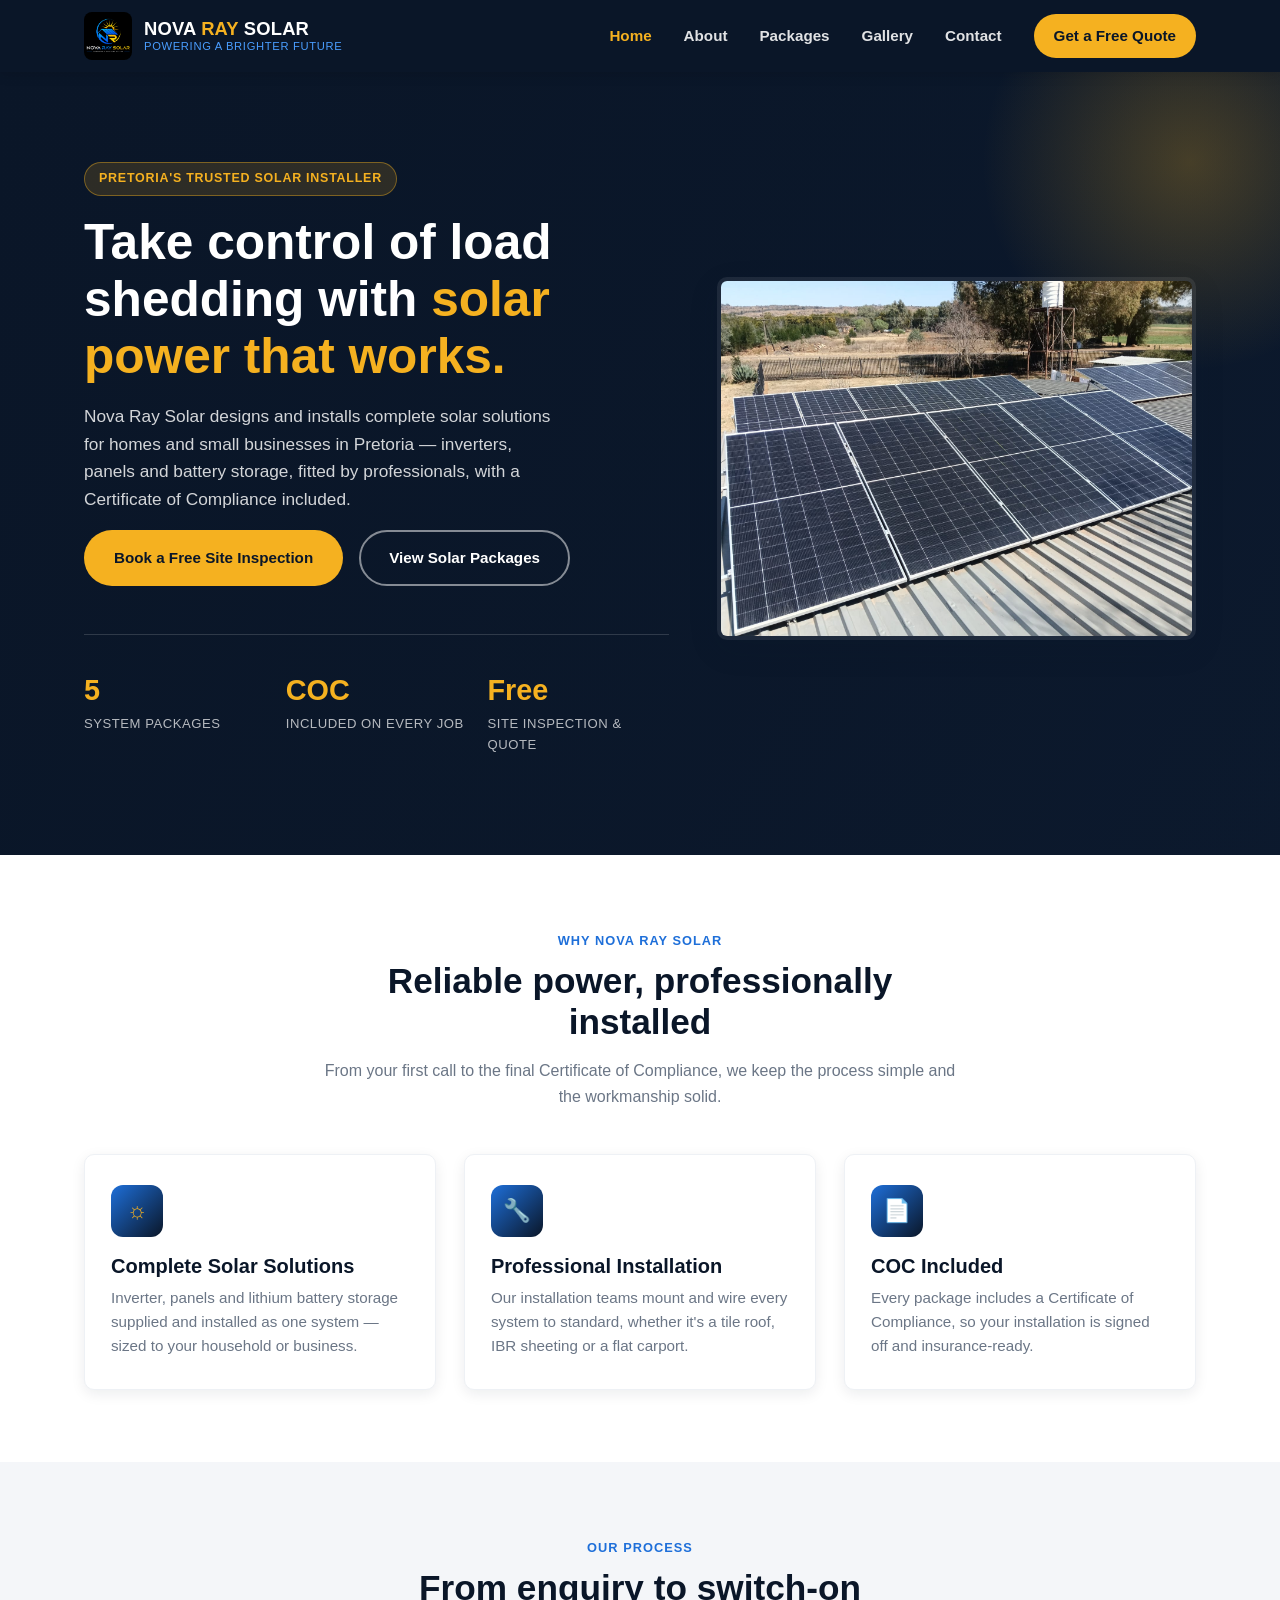
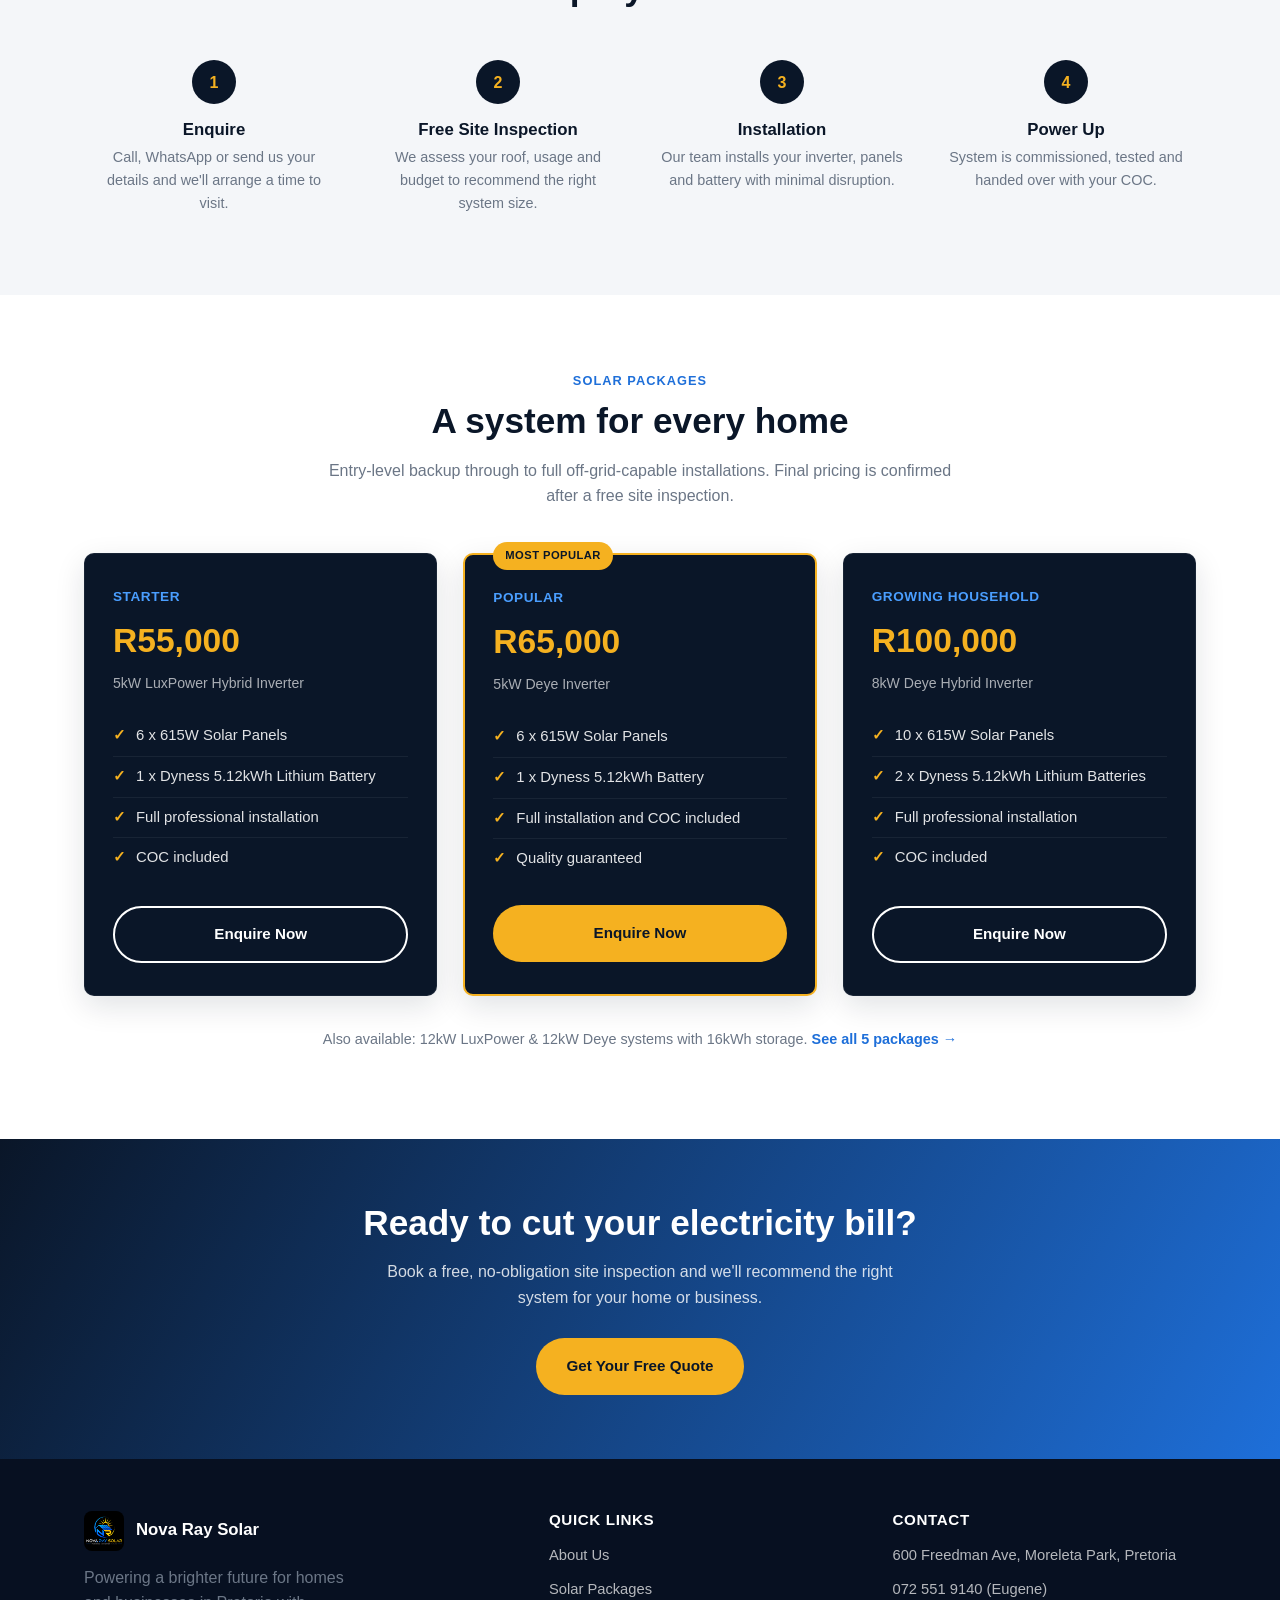
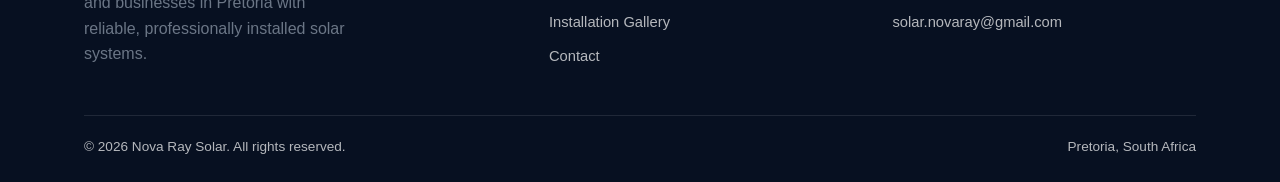
==== index.html @ 670e58b6 "Initial site build for Nova Ray Solar" ====
<!DOCTYPE html>
<html lang="en">
<head>
<meta charset="UTF-8">
<meta name="viewport" content="width=device-width, initial-scale=1.0">
<title>Nova Ray Solar | Solar Installation in Pretoria</title>
<meta name="description" content="Nova Ray Solar installs complete solar solutions in Pretoria and surrounds — inverters, panels and battery storage with full professional installation and COC included.">
<link rel="stylesheet" href="css/styles.css">
</head>
<body>

<header class="site-header">
  <div class="container header-inner">
    <a href="index.html" class="brand">
      <img src="images/logo.jpeg" alt="Nova Ray Solar logo">
      <div class="brand-text">
        <span class="name">NOVA <span>RAY</span> SOLAR</span>
        <span class="tagline">Powering a Brighter Future</span>
      </div>
    </a>
    <nav class="nav-links">
      <a href="index.html" class="active">Home</a>
      <a href="about.html">About</a>
      <a href="packages.html">Packages</a>
      <a href="gallery.html">Gallery</a>
      <a href="contact.html">Contact</a>
      <a href="contact.html" class="nav-cta">Get a Free Quote</a>
    </nav>
    <button class="nav-toggle" aria-label="Toggle menu"><span></span><span></span><span></span></button>
  </div>
</header>

<section class="hero">
  <div class="container hero-inner">
    <div>
      <span class="hero-eyebrow">Pretoria's Trusted Solar Installer</span>
      <h1>Take control of load shedding with <span>solar power that works.</span></h1>
      <p class="lead">Nova Ray Solar designs and installs complete solar solutions for homes and small businesses in Pretoria — inverters, panels and battery storage, fitted by professionals, with a Certificate of Compliance included.</p>
      <div class="hero-actions">
        <a href="contact.html" class="btn btn-primary">Book a Free Site Inspection</a>
        <a href="packages.html" class="btn btn-outline">View Solar Packages</a>
      </div>
      <div class="hero-stats">
        <div>
          <div class="stat-num">5</div>
          <div class="stat-label">System Packages</div>
        </div>
        <div>
          <div class="stat-num">COC</div>
          <div class="stat-label">Included on Every Job</div>
        </div>
        <div>
          <div class="stat-num">Free</div>
          <div class="stat-label">Site Inspection &amp; Quote</div>
        </div>
      </div>
    </div>
    <div class="hero-photo">
      <img src="images/gallery/install-06.jpeg" alt="Solar panel installation on a Pretoria home rooftop">
    </div>
  </div>
</section>

<section class="section">
  <div class="container">
    <div class="section-head">
      <span class="eyebrow">Why Nova Ray Solar</span>
      <h2>Reliable power, professionally installed</h2>
      <p>From your first call to the final Certificate of Compliance, we keep the process simple and the workmanship solid.</p>
    </div>
    <div class="feature-grid">
      <div class="feature-card">
        <div class="feature-icon">&#9788;</div>
        <h3>Complete Solar Solutions</h3>
        <p>Inverter, panels and lithium battery storage supplied and installed as one system — sized to your household or business.</p>
      </div>
      <div class="feature-card">
        <div class="feature-icon">&#128295;</div>
        <h3>Professional Installation</h3>
        <p>Our installation teams mount and wire every system to standard, whether it's a tile roof, IBR sheeting or a flat carport.</p>
      </div>
      <div class="feature-card">
        <div class="feature-icon">&#128196;</div>
        <h3>COC Included</h3>
        <p>Every package includes a Certificate of Compliance, so your installation is signed off and insurance-ready.</p>
      </div>
    </div>
  </div>
</section>

<section class="section section-alt">
  <div class="container">
    <div class="section-head">
      <span class="eyebrow">Our Process</span>
      <h2>From enquiry to switch-on</h2>
    </div>
    <div class="steps">
      <div class="step">
        <div class="step-num">1</div>
        <h3>Enquire</h3>
        <p>Call, WhatsApp or send us your details and we'll arrange a time to visit.</p>
      </div>
      <div class="step">
        <div class="step-num">2</div>
        <h3>Free Site Inspection</h3>
        <p>We assess your roof, usage and budget to recommend the right system size.</p>
      </div>
      <div class="step">
        <div class="step-num">3</div>
        <h3>Installation</h3>
        <p>Our team installs your inverter, panels and battery with minimal disruption.</p>
      </div>
      <div class="step">
        <div class="step-num">4</div>
        <h3>Power Up</h3>
        <p>System is commissioned, tested and handed over with your COC.</p>
      </div>
    </div>
  </div>
</section>

<section class="section">
  <div class="container">
    <div class="section-head">
      <span class="eyebrow">Solar Packages</span>
      <h2>A system for every home</h2>
      <p>Entry-level backup through to full off-grid-capable installations. Final pricing is confirmed after a free site inspection.</p>
    </div>
    <div class="package-grid">
      <div class="package-card">
        <div class="package-name">Starter</div>
        <div class="package-price">R55,000</div>
        <div class="package-sub">5kW LuxPower Hybrid Inverter</div>
        <ul class="package-list">
          <li>6 x 615W Solar Panels</li>
          <li>1 x Dyness 5.12kWh Lithium Battery</li>
          <li>Full professional installation</li>
          <li>COC included</li>
        </ul>
        <a href="contact.html" class="btn btn-dark-outline" style="border-color:#fff;color:#fff;">Enquire Now</a>
      </div>
      <div class="package-card featured">
        <div class="package-name">Popular</div>
        <div class="package-price">R65,000</div>
        <div class="package-sub">5kW Deye Inverter</div>
        <ul class="package-list">
          <li>6 x 615W Solar Panels</li>
          <li>1 x Dyness 5.12kWh Battery</li>
          <li>Full installation and COC included</li>
          <li>Quality guaranteed</li>
        </ul>
        <a href="contact.html" class="btn btn-primary">Enquire Now</a>
      </div>
      <div class="package-card">
        <div class="package-name">Growing Household</div>
        <div class="package-price">R100,000</div>
        <div class="package-sub">8kW Deye Hybrid Inverter</div>
        <ul class="package-list">
          <li>10 x 615W Solar Panels</li>
          <li>2 x Dyness 5.12kWh Lithium Batteries</li>
          <li>Full professional installation</li>
          <li>COC included</li>
        </ul>
        <a href="contact.html" class="btn btn-dark-outline" style="border-color:#fff;color:#fff;">Enquire Now</a>
      </div>
    </div>
    <p class="package-note">Also available: 12kW LuxPower &amp; 12kW Deye systems with 16kWh storage. <a href="packages.html" style="color:var(--blue);font-weight:700;">See all 5 packages &rarr;</a></p>
  </div>
</section>

<section class="cta-band">
  <div class="container">
    <h2>Ready to cut your electricity bill?</h2>
    <p>Book a free, no-obligation site inspection and we'll recommend the right system for your home or business.</p>
    <a href="contact.html" class="btn btn-primary">Get Your Free Quote</a>
  </div>
</section>

<footer class="site-footer">
  <div class="container">
    <div class="footer-grid">
      <div>
        <div class="footer-brand">
          <img src="images/logo.jpeg" alt="Nova Ray Solar logo">
          <span>Nova Ray Solar</span>
        </div>
        <p style="max-width:280px;">Powering a brighter future for homes and businesses in Pretoria with reliable, professionally installed solar systems.</p>
      </div>
      <div>
        <h4>Quick Links</h4>
        <ul>
          <li><a href="about.html">About Us</a></li>
          <li><a href="packages.html">Solar Packages</a></li>
          <li><a href="gallery.html">Installation Gallery</a></li>
          <li><a href="contact.html">Contact</a></li>
        </ul>
      </div>
      <div>
        <h4>Contact</h4>
        <ul>
          <li>600 Freedman Ave, Moreleta Park, Pretoria</li>
          <li><a href="tel:+27725519140">072 551 9140 (Eugene)</a></li>
          <li><a href="mailto:solar.novaray@gmail.com">solar.novaray@gmail.com</a></li>
        </ul>
      </div>
    </div>
    <div class="footer-bottom">
      <span>&copy; <span id="year"></span> Nova Ray Solar. All rights reserved.</span>
      <span>Pretoria, South Africa</span>
    </div>
  </div>
</footer>

<script src="js/main.js"></script>
</body>
</html>
---- css/styles.css ----
/* Nova Ray Solar — site styles */

:root {
  --navy: #0a1628;
  --navy-light: #12233d;
  --blue: #1e6fd9;
  --blue-light: #4a9eff;
  --gold: #f5b120;
  --white: #ffffff;
  --gray-light: #f4f6f9;
  --gray: #6b7686;
  --gray-dark: #2b3444;
  --radius: 10px;
  --shadow: 0 10px 30px rgba(10, 22, 40, 0.12);
  --shadow-sm: 0 4px 14px rgba(10, 22, 40, 0.08);
}

* { box-sizing: border-box; }

html { scroll-behavior: smooth; }

body {
  margin: 0;
  font-family: "Segoe UI", -apple-system, BlinkMacSystemFont, Roboto, Helvetica, Arial, sans-serif;
  color: var(--gray-dark);
  background: var(--white);
  line-height: 1.6;
}

img { max-width: 100%; display: block; }

a { color: inherit; text-decoration: none; }

.container {
  max-width: 1160px;
  margin: 0 auto;
  padding: 0 24px;
}

h1, h2, h3, h4 {
  font-family: "Segoe UI", Roboto, Helvetica, Arial, sans-serif;
  font-weight: 800;
  line-height: 1.15;
  color: var(--navy);
  margin: 0 0 16px;
}

h2 { font-size: clamp(1.6rem, 3vw, 2.2rem); }
h3 { font-size: 1.25rem; }

p { margin: 0 0 16px; color: var(--gray); }

.section { padding: 72px 0; }
.section-alt { background: var(--gray-light); }

.eyebrow {
  display: inline-block;
  font-size: 0.8rem;
  font-weight: 700;
  letter-spacing: 0.08em;
  text-transform: uppercase;
  color: var(--blue);
  margin-bottom: 10px;
}

.section-head {
  max-width: 640px;
  margin: 0 auto 44px;
  text-align: center;
}

.section-head p { margin: 0; }

/* Buttons */
.btn {
  display: inline-flex;
  align-items: center;
  gap: 8px;
  padding: 14px 28px;
  border-radius: 999px;
  font-weight: 700;
  font-size: 0.95rem;
  border: 2px solid transparent;
  cursor: pointer;
  transition: transform 0.15s ease, box-shadow 0.15s ease, background 0.15s ease;
}

.btn-primary {
  background: var(--gold);
  color: var(--navy);
}
.btn-primary:hover { transform: translateY(-2px); box-shadow: 0 8px 20px rgba(245, 177, 32, 0.4); }

.btn-outline {
  background: transparent;
  border-color: rgba(255, 255, 255, 0.5);
  color: var(--white);
}
.btn-outline:hover { background: rgba(255, 255, 255, 0.12); }

.btn-dark-outline {
  background: transparent;
  border-color: var(--navy);
  color: var(--navy);
}
.btn-dark-outline:hover { background: var(--navy); color: var(--white); }

/* Header */
.site-header {
  position: sticky;
  top: 0;
  z-index: 100;
  background: var(--navy);
  box-shadow: 0 2px 12px rgba(0, 0, 0, 0.15);
}

.header-inner {
  display: flex;
  align-items: center;
  justify-content: space-between;
  padding: 12px 24px;
}

.brand {
  display: flex;
  align-items: center;
  gap: 12px;
}

.brand img {
  height: 48px;
  width: 48px;
  border-radius: 8px;
  object-fit: cover;
}

.brand-text {
  display: flex;
  flex-direction: column;
  line-height: 1.2;
}

.brand-text .name {
  font-weight: 800;
  font-size: 1.15rem;
  color: var(--white);
  letter-spacing: 0.01em;
}

.brand-text .name span { color: var(--gold); }

.brand-text .tagline {
  font-size: 0.7rem;
  letter-spacing: 0.06em;
  text-transform: uppercase;
  color: var(--blue-light);
}

.nav-links {
  display: flex;
  align-items: center;
  gap: 32px;
}

.nav-links a {
  color: var(--white);
  font-weight: 600;
  font-size: 0.95rem;
  opacity: 0.88;
  transition: opacity 0.15s ease, color 0.15s ease;
}

.nav-links a:hover,
.nav-links a.active { opacity: 1; color: var(--gold); }

.nav-cta {
  background: var(--gold);
  color: var(--navy) !important;
  padding: 10px 20px;
  border-radius: 999px;
  opacity: 1 !important;
}
.nav-cta:hover { color: var(--navy) !important; filter: brightness(1.05); }

.nav-toggle {
  display: none;
  flex-direction: column;
  gap: 5px;
  background: none;
  border: none;
  cursor: pointer;
  padding: 6px;
}
.nav-toggle span {
  width: 26px;
  height: 3px;
  background: var(--white);
  border-radius: 2px;
}

/* Hero */
.hero {
  background:
    linear-gradient(120deg, rgba(10, 22, 40, 0.92), rgba(10, 22, 40, 0.75)),
    linear-gradient(120deg, var(--navy), var(--navy-light));
  color: var(--white);
  padding: 90px 0 100px;
  position: relative;
  overflow: hidden;
}

.hero::after {
  content: "";
  position: absolute;
  right: -120px;
  top: -120px;
  width: 420px;
  height: 420px;
  background: radial-gradient(circle, rgba(245, 177, 32, 0.25), transparent 70%);
  border-radius: 50%;
}

.hero-inner {
  display: grid;
  grid-template-columns: 1.1fr 0.9fr;
  gap: 48px;
  align-items: center;
  position: relative;
}

.hero-eyebrow {
  display: inline-block;
  background: rgba(245, 177, 32, 0.15);
  border: 1px solid rgba(245, 177, 32, 0.4);
  color: var(--gold);
  padding: 6px 14px;
  border-radius: 999px;
  font-size: 0.78rem;
  font-weight: 700;
  letter-spacing: 0.06em;
  text-transform: uppercase;
  margin-bottom: 18px;
}

.hero h1 {
  color: var(--white);
  font-size: clamp(2.1rem, 4.2vw, 3.1rem);
  margin-bottom: 18px;
}

.hero h1 span { color: var(--gold); }

.hero p.lead {
  color: rgba(255, 255, 255, 0.82);
  font-size: 1.08rem;
  max-width: 480px;
}

.hero-actions {
  display: flex;
  gap: 16px;
  flex-wrap: wrap;
  margin-top: 8px;
}

.hero-photo {
  border-radius: var(--radius);
  overflow: hidden;
  box-shadow: var(--shadow);
  border: 4px solid rgba(255, 255, 255, 0.08);
}

.hero-stats {
  display: grid;
  grid-template-columns: repeat(3, 1fr);
  gap: 20px;
  margin-top: 48px;
  padding-top: 32px;
  border-top: 1px solid rgba(255, 255, 255, 0.15);
}

.hero-stats .stat-num {
  font-size: 1.8rem;
  font-weight: 800;
  color: var(--gold);
}

.hero-stats .stat-label {
  font-size: 0.82rem;
  color: rgba(255, 255, 255, 0.7);
  text-transform: uppercase;
  letter-spacing: 0.04em;
}

/* Feature grid */
.feature-grid {
  display: grid;
  grid-template-columns: repeat(3, 1fr);
  gap: 28px;
}

.feature-card {
  background: var(--white);
  border-radius: var(--radius);
  padding: 30px 26px;
  box-shadow: var(--shadow-sm);
  border: 1px solid #eef1f5;
}

.feature-icon {
  width: 52px;
  height: 52px;
  border-radius: 12px;
  background: linear-gradient(135deg, var(--blue), var(--navy));
  display: flex;
  align-items: center;
  justify-content: center;
  margin-bottom: 18px;
  color: var(--gold);
  font-size: 1.4rem;
}

.feature-card h3 { margin-bottom: 8px; }
.feature-card p { margin: 0; font-size: 0.95rem; }

/* Package cards */
.package-grid {
  display: grid;
  grid-template-columns: repeat(auto-fit, minmax(280px, 1fr));
  gap: 26px;
}

.package-card {
  background: var(--navy);
  color: var(--white);
  border-radius: var(--radius);
  padding: 32px 28px;
  box-shadow: var(--shadow);
  display: flex;
  flex-direction: column;
  position: relative;
  border: 1px solid rgba(255, 255, 255, 0.06);
}

.package-card.featured {
  border: 2px solid var(--gold);
}

.package-card.featured::before {
  content: "Most Popular";
  position: absolute;
  top: -13px;
  left: 28px;
  background: var(--gold);
  color: var(--navy);
  font-size: 0.7rem;
  font-weight: 800;
  letter-spacing: 0.04em;
  text-transform: uppercase;
  padding: 5px 12px;
  border-radius: 999px;
}

.package-name {
  font-size: 0.85rem;
  font-weight: 700;
  color: var(--blue-light);
  text-transform: uppercase;
  letter-spacing: 0.04em;
  margin-bottom: 6px;
}

.package-price {
  font-size: 2.1rem;
  font-weight: 800;
  color: var(--gold);
  margin-bottom: 4px;
}

.package-price small {
  font-size: 0.9rem;
  color: rgba(255, 255, 255, 0.6);
  font-weight: 600;
}

.package-sub {
  color: rgba(255, 255, 255, 0.65);
  font-size: 0.88rem;
  margin-bottom: 22px;
}

.package-list {
  list-style: none;
  padding: 0;
  margin: 0 0 26px;
  flex-grow: 1;
}

.package-list li {
  display: flex;
  align-items: flex-start;
  gap: 10px;
  padding: 8px 0;
  font-size: 0.93rem;
  color: rgba(255, 255, 255, 0.88);
  border-bottom: 1px solid rgba(255, 255, 255, 0.06);
}

.package-list li:last-child { border-bottom: none; }

.package-list li::before {
  content: "\2713";
  color: var(--gold);
  font-weight: 800;
  flex-shrink: 0;
}

.package-card .btn {
  width: 100%;
  justify-content: center;
}

.package-note {
  text-align: center;
  color: var(--gray);
  font-size: 0.9rem;
  margin-top: 32px;
}

/* Process steps */
.steps {
  display: grid;
  grid-template-columns: repeat(4, 1fr);
  gap: 24px;
}

.step {
  text-align: center;
  padding: 8px;
}

.step-num {
  width: 44px;
  height: 44px;
  border-radius: 50%;
  background: var(--navy);
  color: var(--gold);
  font-weight: 800;
  display: flex;
  align-items: center;
  justify-content: center;
  margin: 0 auto 16px;
}

.step h3 { font-size: 1.05rem; margin-bottom: 6px; }
.step p { font-size: 0.9rem; margin: 0; }

/* Gallery */
.gallery-grid {
  display: grid;
  grid-template-columns: repeat(auto-fit, minmax(240px, 1fr));
  gap: 18px;
}

.gallery-grid figure {
  margin: 0;
  border-radius: var(--radius);
  overflow: hidden;
  box-shadow: var(--shadow-sm);
  aspect-ratio: 4 / 3;
}

.gallery-grid img {
  width: 100%;
  height: 100%;
  object-fit: cover;
  transition: transform 0.3s ease;
}

.gallery-grid figure:hover img { transform: scale(1.06); }

/* About */
.about-grid {
  display: grid;
  grid-template-columns: 1fr 1fr;
  gap: 48px;
  align-items: center;
}

.about-grid img {
  border-radius: var(--radius);
  box-shadow: var(--shadow);
}

.value-list {
  list-style: none;
  padding: 0;
  margin: 24px 0 0;
  display: grid;
  gap: 16px;
}

.value-list li {
  display: flex;
  gap: 14px;
  align-items: flex-start;
}

.value-list .dot {
  width: 10px;
  height: 10px;
  border-radius: 50%;
  background: var(--gold);
  margin-top: 8px;
  flex-shrink: 0;
}

.value-list strong { color: var(--navy); display: block; margin-bottom: 2px; }

/* Contact */
.contact-grid {
  display: grid;
  grid-template-columns: 1fr 1fr;
  gap: 48px;
}

.contact-card {
  background: var(--navy);
  color: var(--white);
  border-radius: var(--radius);
  padding: 40px 34px;
}

.contact-card h3 { color: var(--white); }

.contact-item {
  display: flex;
  gap: 14px;
  align-items: flex-start;
  margin-bottom: 22px;
}

.contact-item .icon {
  width: 40px;
  height: 40px;
  border-radius: 10px;
  background: rgba(245, 177, 32, 0.15);
  color: var(--gold);
  display: flex;
  align-items: center;
  justify-content: center;
  flex-shrink: 0;
}

.contact-item a,
.contact-item span { color: rgba(255, 255, 255, 0.88); }

.contact-item strong { display: block; color: var(--white); margin-bottom: 2px; }

form {
  display: grid;
  gap: 16px;
}

.form-row {
  display: grid;
  grid-template-columns: 1fr 1fr;
  gap: 16px;
}

label {
  font-size: 0.85rem;
  font-weight: 700;
  color: var(--navy);
  margin-bottom: 6px;
  display: block;
}

input, select, textarea {
  width: 100%;
  padding: 12px 14px;
  border-radius: 8px;
  border: 1.5px solid #dde3ea;
  font-size: 0.95rem;
  font-family: inherit;
  color: var(--gray-dark);
}

input:focus, select:focus, textarea:focus {
  outline: none;
  border-color: var(--blue);
}

textarea { resize: vertical; min-height: 120px; }

.form-note {
  font-size: 0.82rem;
  color: var(--gray);
  margin: 0;
}

/* CTA band */
.cta-band {
  background: linear-gradient(120deg, var(--navy), var(--blue));
  color: var(--white);
  text-align: center;
  padding: 64px 0;
}

.cta-band h2 { color: var(--white); }
.cta-band p { color: rgba(255, 255, 255, 0.82); max-width: 520px; margin: 0 auto 28px; }

/* Footer */
.site-footer {
  background: #071021;
  color: rgba(255, 255, 255, 0.7);
  padding: 52px 0 24px;
}

.footer-grid {
  display: grid;
  grid-template-columns: 1.4fr 1fr 1fr;
  gap: 40px;
  padding-bottom: 32px;
  border-bottom: 1px solid rgba(255, 255, 255, 0.1);
}

.footer-brand { display: flex; gap: 12px; align-items: center; margin-bottom: 14px; }
.footer-brand img { height: 40px; width: 40px; border-radius: 8px; }
.footer-brand span { font-weight: 800; color: var(--white); font-size: 1.05rem; }

.site-footer h4 {
  color: var(--white);
  font-size: 0.95rem;
  text-transform: uppercase;
  letter-spacing: 0.04em;
  margin-bottom: 16px;
}

.site-footer ul { list-style: none; padding: 0; margin: 0; }
.site-footer li { margin-bottom: 10px; font-size: 0.92rem; }
.site-footer a:hover { color: var(--gold); }

.footer-bottom {
  padding-top: 20px;
  display: flex;
  justify-content: space-between;
  flex-wrap: wrap;
  gap: 10px;
  font-size: 0.85rem;
}

/* Page hero (inner pages) */
.page-hero {
  background: linear-gradient(120deg, var(--navy), var(--navy-light));
  color: var(--white);
  padding: 64px 0;
  text-align: center;
}
.page-hero h1 { color: var(--white); margin-bottom: 10px; }
.page-hero p { color: rgba(255, 255, 255, 0.75); max-width: 560px; margin: 0 auto; }

/* Responsive */
@media (max-width: 900px) {
  .hero-inner, .about-grid, .contact-grid { grid-template-columns: 1fr; }
  .feature-grid { grid-template-columns: 1fr 1fr; }
  .steps { grid-template-columns: 1fr 1fr; }
  .footer-grid { grid-template-columns: 1fr 1fr; }
  .hero-photo { order: -1; }
}

@media (max-width: 700px) {
  .nav-links {
    position: absolute;
    top: 100%;
    left: 0;
    right: 0;
    background: var(--navy);
    flex-direction: column;
    align-items: flex-start;
    padding: 20px 24px 28px;
    gap: 18px;
    display: none;
    box-shadow: var(--shadow);
  }
  .nav-links.open { display: flex; }
  .nav-toggle { display: flex; }
  .feature-grid { grid-template-columns: 1fr; }
  .steps { grid-template-columns: 1fr; }
  .footer-grid { grid-template-columns: 1fr; }
  .hero-stats { grid-template-columns: 1fr; gap: 14px; }
  .form-row { grid-template-columns: 1fr; }
}
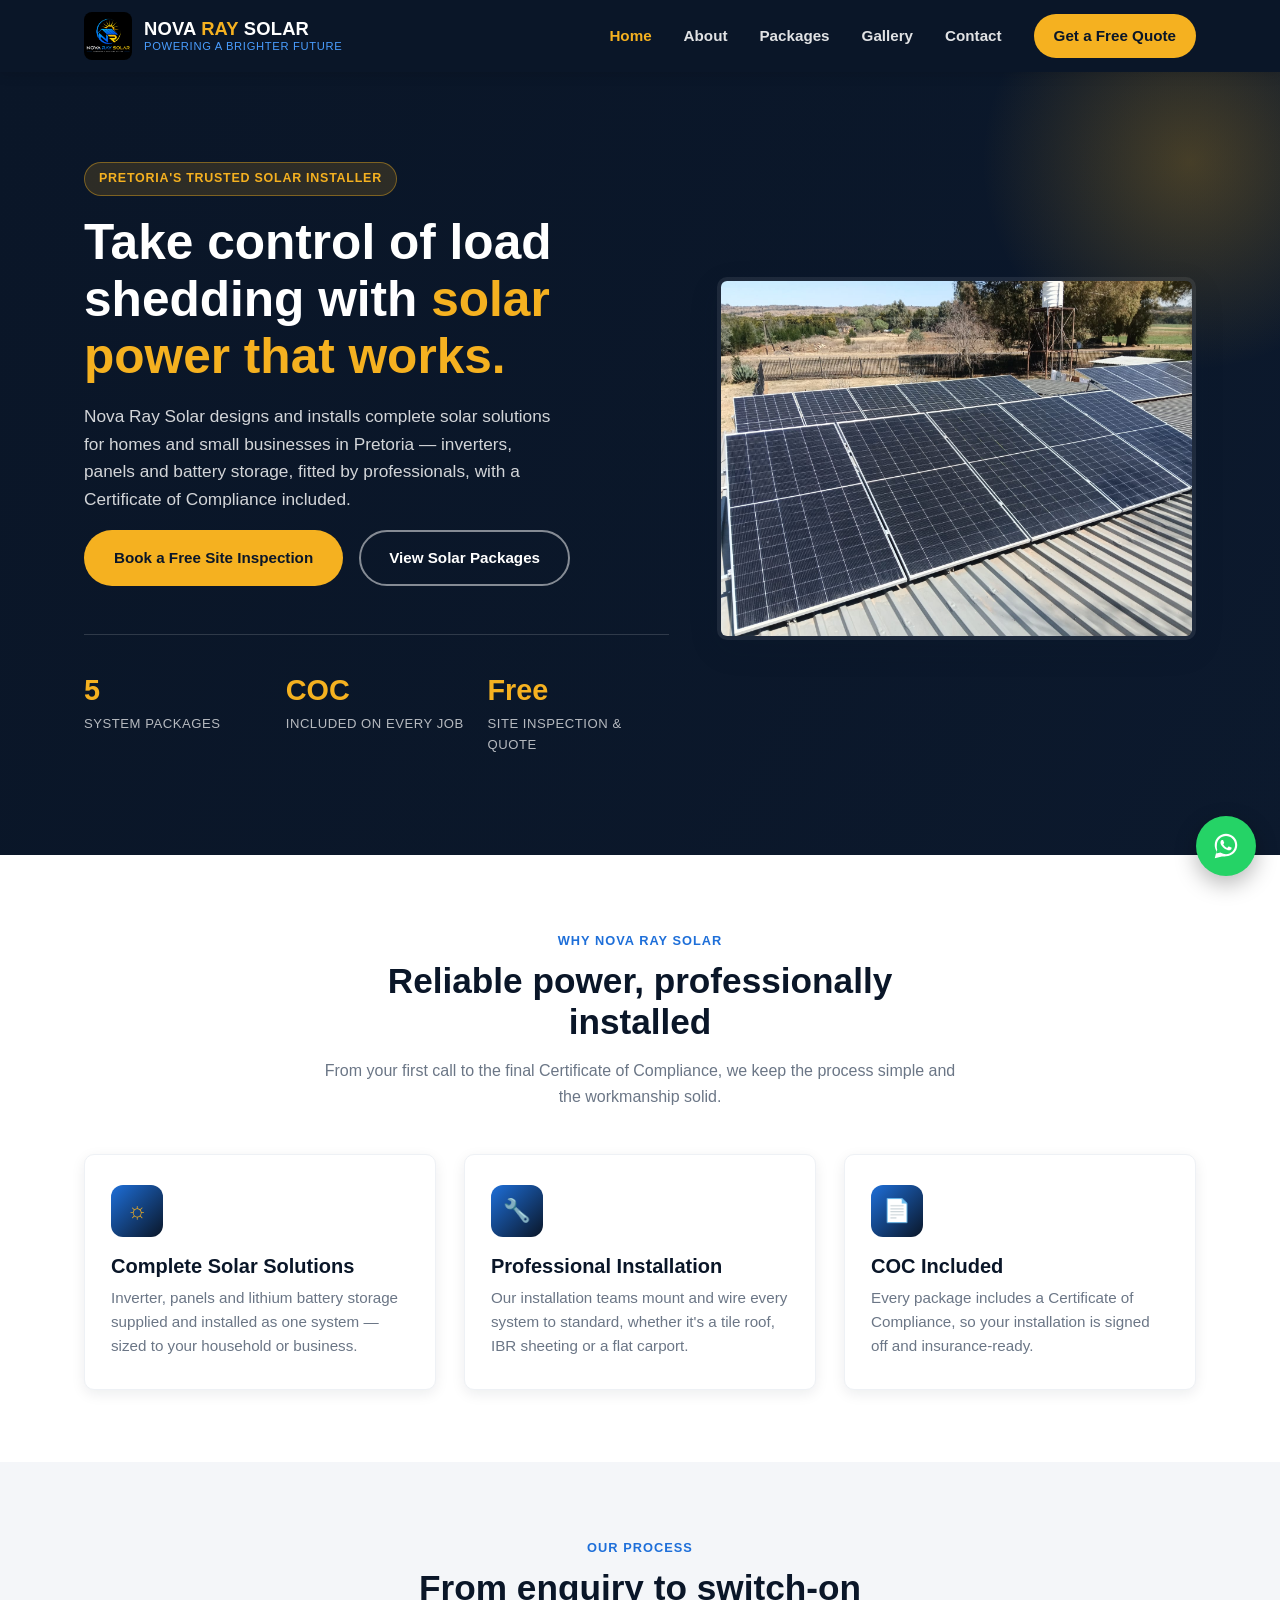
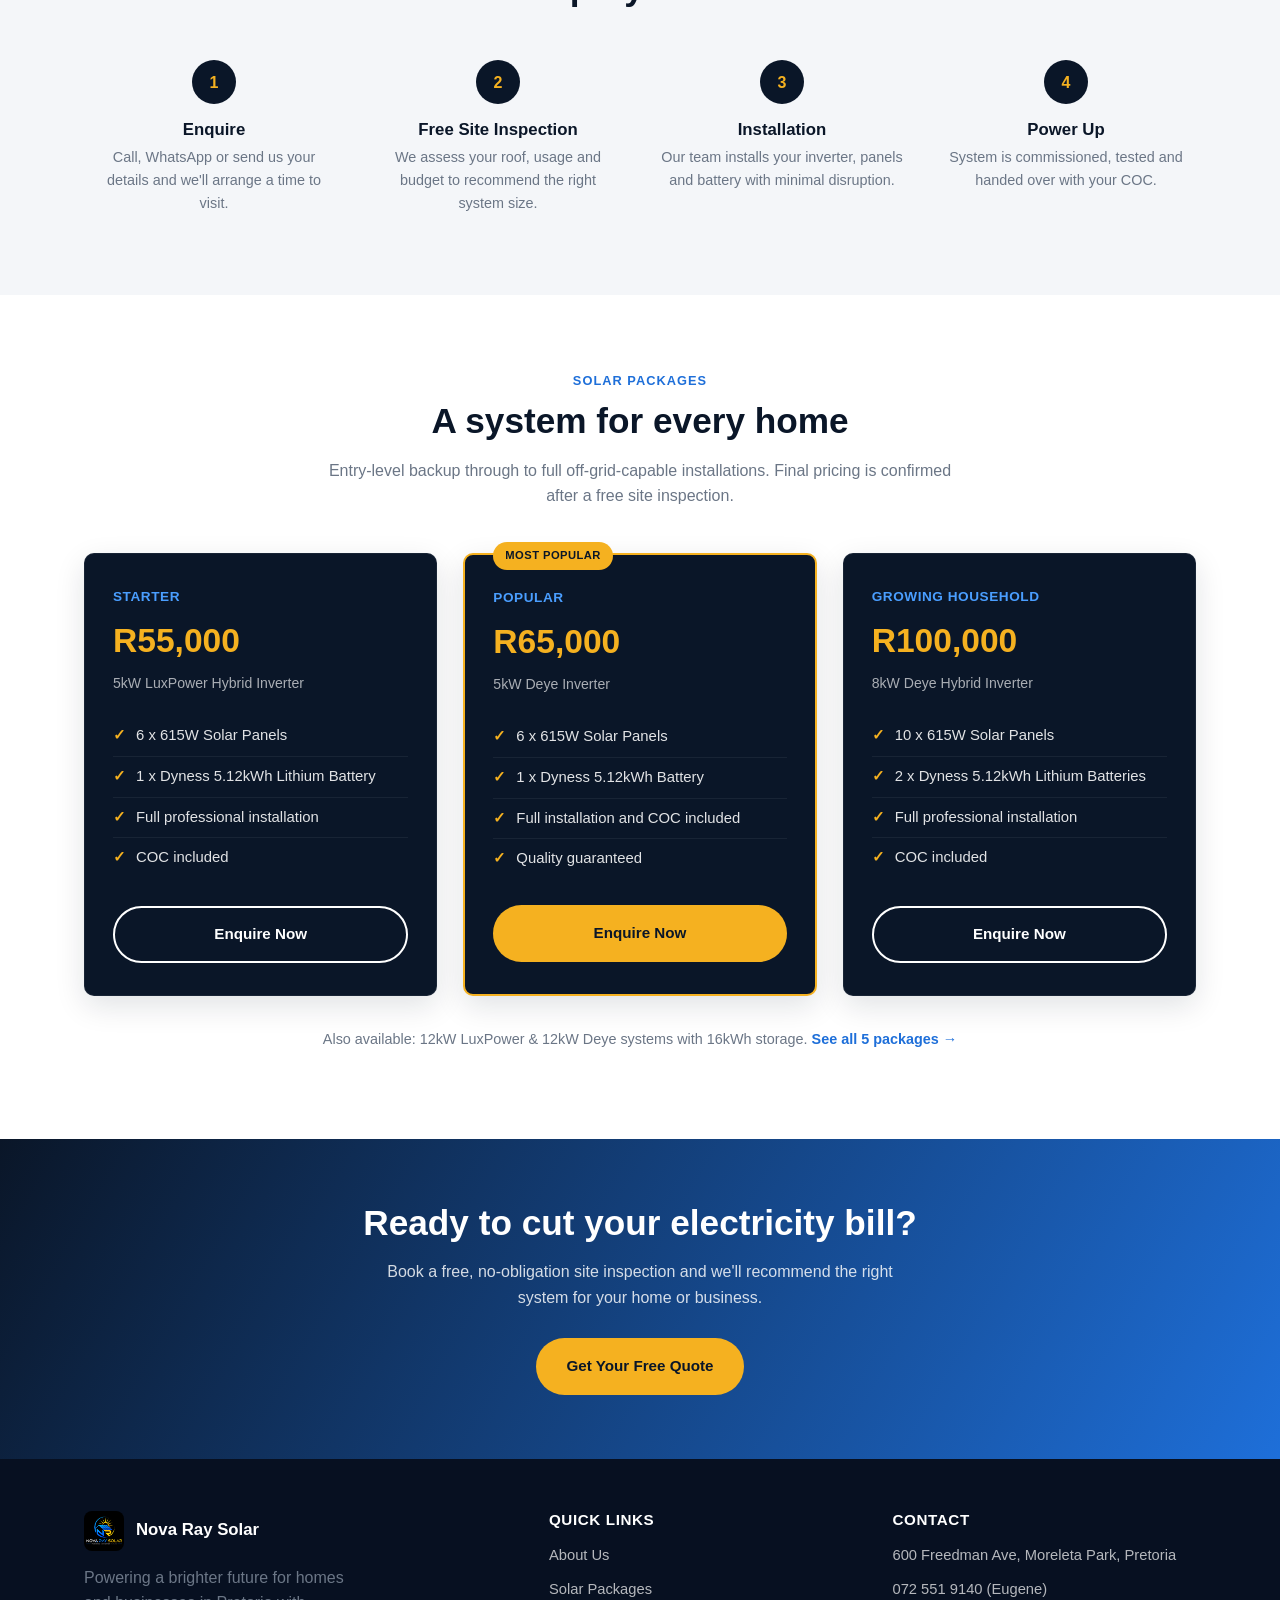
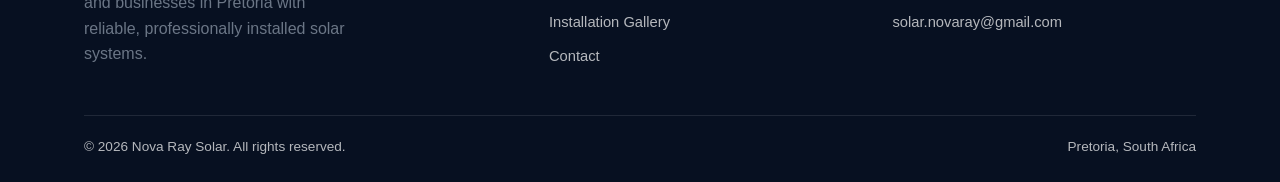
==== commit e9f4e7d9: "Add WhatsApp floating button and package pamphlet images" ====
--- a/index.html
+++ b/index.html
@@ -211,6 +211,10 @@
   </div>
 </footer>
 
+<a href="https://wa.me/27725519140?text=Hi%20Nova%20Ray%20Solar%2C%20I%27d%20like%20to%20find%20out%20more%20about%20your%20solar%20packages." class="whatsapp-float" target="_blank" rel="noopener" aria-label="Chat with us on WhatsApp">
+  <svg viewBox="0 0 32 32" fill="white" xmlns="http://www.w3.org/2000/svg"><path d="M16.004 3C9.376 3 4 8.373 4 15c0 2.386.7 4.605 1.907 6.47L4 29l7.72-1.87A11.9 11.9 0 0 0 16.004 27C22.63 27 28 21.627 28 15S22.63 3 16.004 3zm0 21.7c-1.99 0-3.87-.55-5.47-1.5l-.39-.23-4.58 1.11 1.13-4.46-.25-.4A9.6 9.6 0 0 1 6.3 15c0-5.36 4.35-9.7 9.7-9.7 5.36 0 9.7 4.34 9.7 9.7 0 5.35-4.34 9.7-9.7 9.7zm5.32-7.26c-.29-.15-1.72-.85-1.99-.95-.27-.1-.46-.15-.66.15-.2.29-.76.95-.93 1.15-.17.2-.34.22-.63.07-.29-.15-1.22-.45-2.33-1.44-.86-.77-1.44-1.72-1.61-2.01-.17-.29-.02-.45.13-.6.13-.13.29-.34.44-.51.15-.17.2-.29.29-.49.1-.2.05-.37-.02-.51-.07-.15-.66-1.59-.9-2.18-.24-.57-.48-.49-.66-.5h-.56c-.2 0-.51.07-.78.37-.27.29-1.02 1-1.02 2.43 0 1.43 1.05 2.82 1.19 3.01.15.2 2.06 3.14 5 4.4.7.3 1.24.48 1.67.62.7.22 1.34.19 1.84.12.56-.08 1.72-.7 1.96-1.38.24-.68.24-1.26.17-1.38-.07-.12-.26-.2-.55-.35z"/></svg>
+</a>
+
 <script src="js/main.js"></script>
 </body>
 </html>
--- a/css/styles.css
+++ b/css/styles.css
@@ -346,6 +346,15 @@
   border: 2px solid var(--gold);
 }
 
+.package-photo {
+  margin: -32px -28px 22px;
+  border-radius: var(--radius) var(--radius) 0 0;
+  overflow: hidden;
+  line-height: 0;
+}
+
+.package-photo img { width: 100%; height: auto; }
+
 .package-card.featured::before {
   content: "Most Popular";
   position: absolute;
@@ -659,6 +668,40 @@
 }
 .page-hero h1 { color: var(--white); margin-bottom: 10px; }
 .page-hero p { color: rgba(255, 255, 255, 0.75); max-width: 560px; margin: 0 auto; }
+
+/* WhatsApp floating button */
+.whatsapp-float {
+  position: fixed;
+  right: 24px;
+  bottom: 24px;
+  z-index: 200;
+  width: 60px;
+  height: 60px;
+  border-radius: 50%;
+  background: #25d366;
+  display: flex;
+  align-items: center;
+  justify-content: center;
+  box-shadow: 0 8px 22px rgba(0, 0, 0, 0.28);
+  transition: transform 0.15s ease, box-shadow 0.15s ease;
+}
+
+.whatsapp-float:hover {
+  transform: translateY(-3px) scale(1.05);
+  box-shadow: 0 12px 26px rgba(0, 0, 0, 0.32);
+}
+
+.whatsapp-float svg { width: 30px; height: 30px; }
+
+@media (max-width: 700px) {
+  .whatsapp-float {
+    right: 16px;
+    bottom: 16px;
+    width: 54px;
+    height: 54px;
+  }
+  .whatsapp-float svg { width: 27px; height: 27px; }
+}
 
 /* Responsive */
 @media (max-width: 900px) {
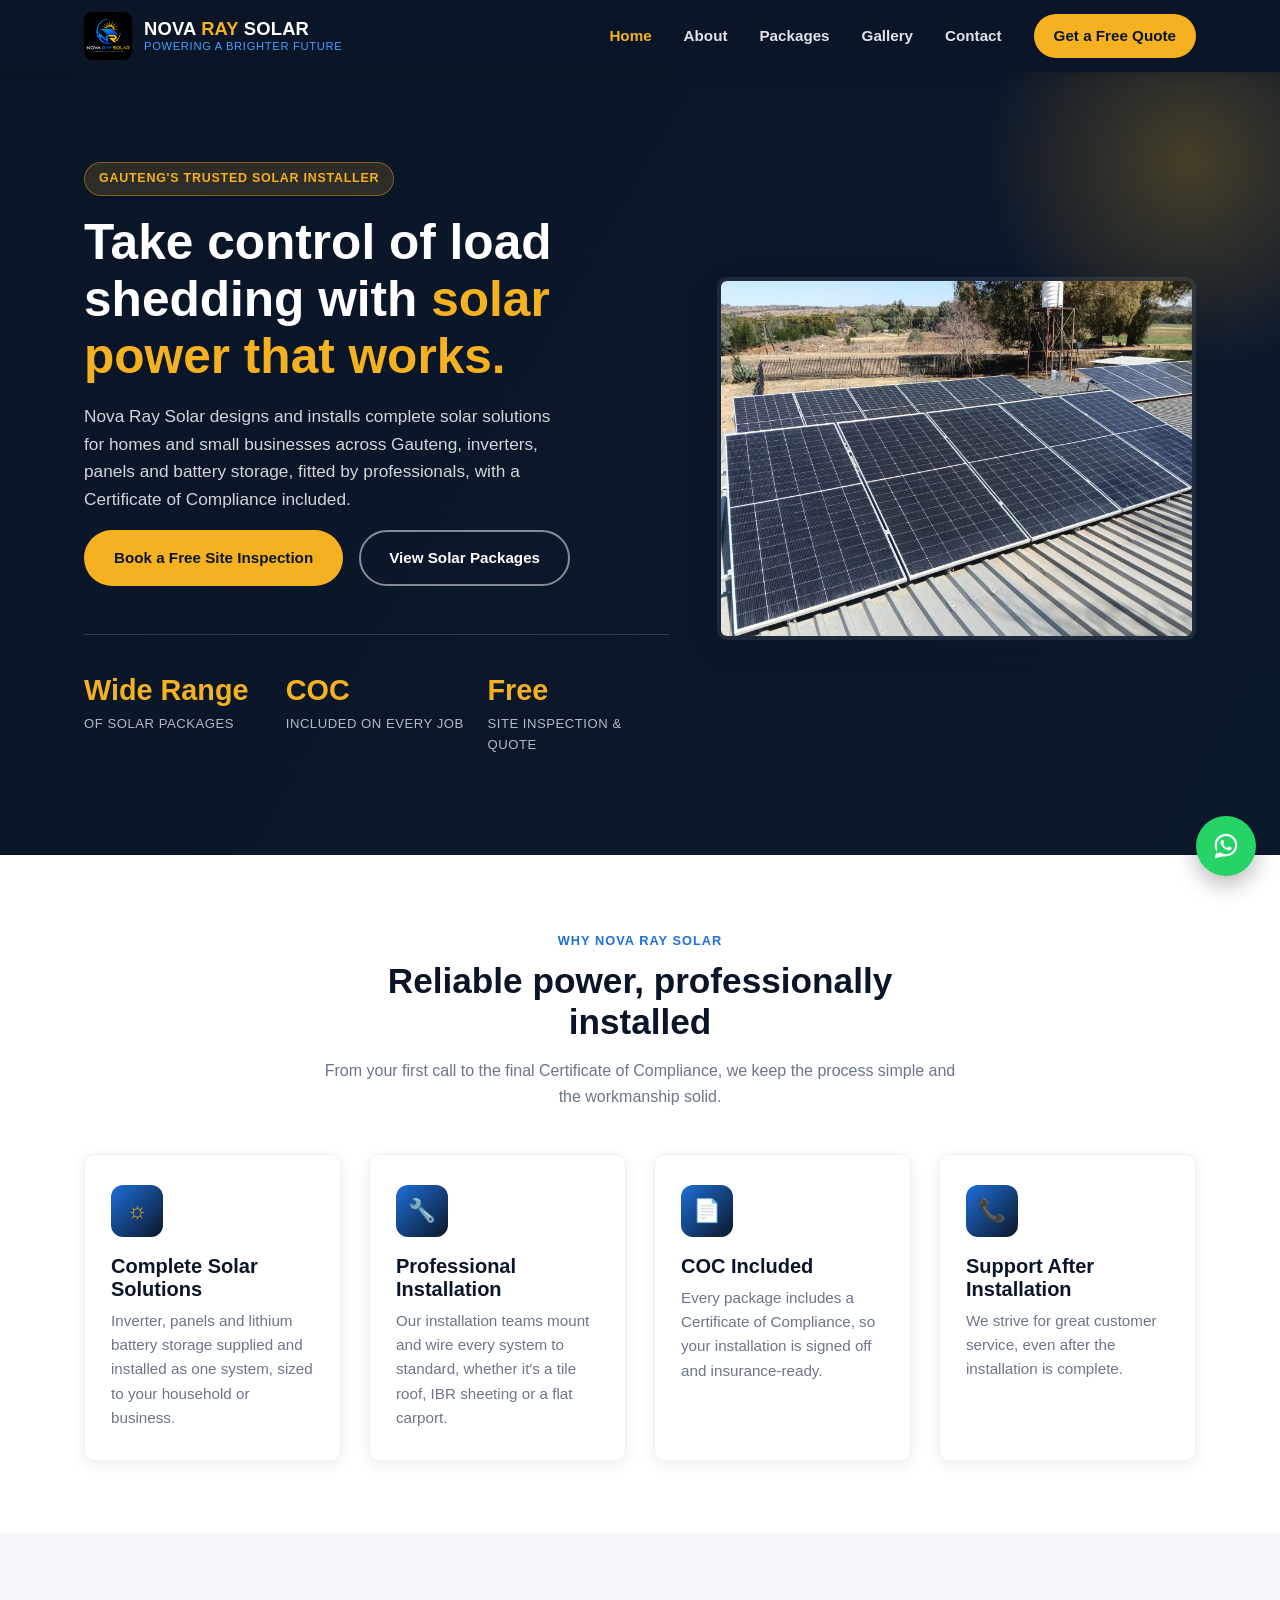
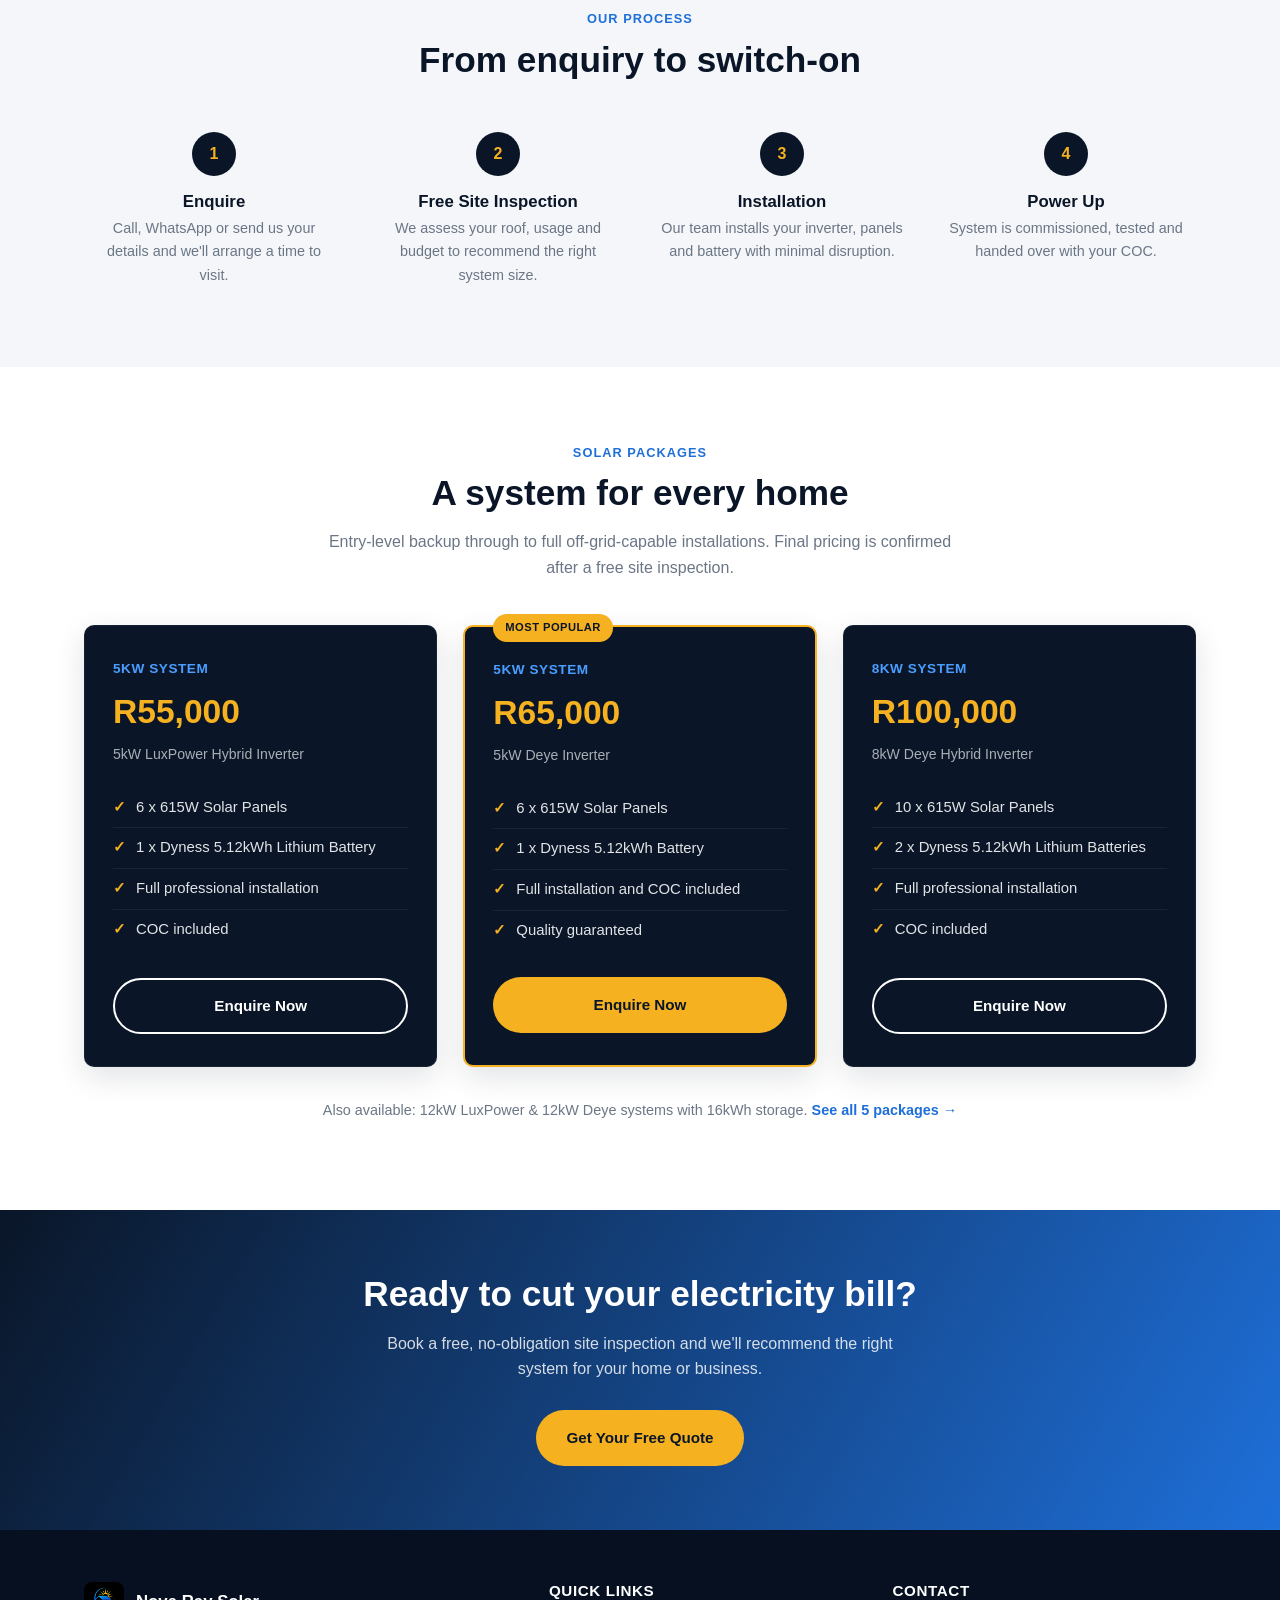
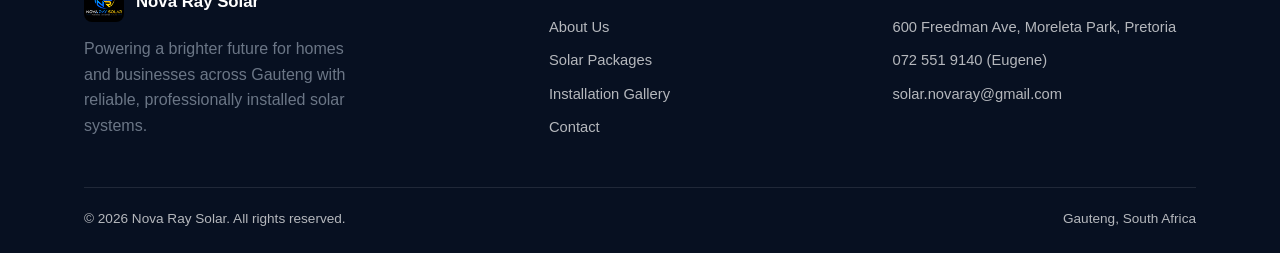
==== commit 179da7d2: "Rebrand service area to Gauteng, rename packages by kW size, add customer service card and price mat" ====
--- a/index.html
+++ b/index.html
@@ -3,8 +3,8 @@
 <head>
 <meta charset="UTF-8">
 <meta name="viewport" content="width=device-width, initial-scale=1.0">
-<title>Nova Ray Solar | Solar Installation in Pretoria</title>
-<meta name="description" content="Nova Ray Solar installs complete solar solutions in Pretoria and surrounds — inverters, panels and battery storage with full professional installation and COC included.">
+<title>Nova Ray Solar | Solar Installation in Gauteng</title>
+<meta name="description" content="Nova Ray Solar installs complete solar solutions across Gauteng and surrounds, inverters, panels and battery storage with full professional installation and COC included.">
 <link rel="stylesheet" href="css/styles.css">
 </head>
 <body>
@@ -33,17 +33,17 @@
 <section class="hero">
   <div class="container hero-inner">
     <div>
-      <span class="hero-eyebrow">Pretoria's Trusted Solar Installer</span>
+      <span class="hero-eyebrow">Gauteng's Trusted Solar Installer</span>
       <h1>Take control of load shedding with <span>solar power that works.</span></h1>
-      <p class="lead">Nova Ray Solar designs and installs complete solar solutions for homes and small businesses in Pretoria — inverters, panels and battery storage, fitted by professionals, with a Certificate of Compliance included.</p>
+      <p class="lead">Nova Ray Solar designs and installs complete solar solutions for homes and small businesses across Gauteng, inverters, panels and battery storage, fitted by professionals, with a Certificate of Compliance included.</p>
       <div class="hero-actions">
         <a href="contact.html" class="btn btn-primary">Book a Free Site Inspection</a>
         <a href="packages.html" class="btn btn-outline">View Solar Packages</a>
       </div>
       <div class="hero-stats">
         <div>
-          <div class="stat-num">5</div>
-          <div class="stat-label">System Packages</div>
+          <div class="stat-num">Wide Range</div>
+          <div class="stat-label">of Solar Packages</div>
         </div>
         <div>
           <div class="stat-num">COC</div>
@@ -56,7 +56,7 @@
       </div>
     </div>
     <div class="hero-photo">
-      <img src="images/gallery/install-06.jpeg" alt="Solar panel installation on a Pretoria home rooftop">
+      <img src="images/gallery/install-06.jpeg" alt="Solar panel installation on a Gauteng home rooftop">
     </div>
   </div>
 </section>
@@ -68,11 +68,11 @@
       <h2>Reliable power, professionally installed</h2>
       <p>From your first call to the final Certificate of Compliance, we keep the process simple and the workmanship solid.</p>
     </div>
-    <div class="feature-grid">
+    <div class="feature-grid feature-grid-4">
       <div class="feature-card">
         <div class="feature-icon">&#9788;</div>
         <h3>Complete Solar Solutions</h3>
-        <p>Inverter, panels and lithium battery storage supplied and installed as one system — sized to your household or business.</p>
+        <p>Inverter, panels and lithium battery storage supplied and installed as one system, sized to your household or business.</p>
       </div>
       <div class="feature-card">
         <div class="feature-icon">&#128295;</div>
@@ -83,6 +83,11 @@
         <div class="feature-icon">&#128196;</div>
         <h3>COC Included</h3>
         <p>Every package includes a Certificate of Compliance, so your installation is signed off and insurance-ready.</p>
+      </div>
+      <div class="feature-card">
+        <div class="feature-icon">&#128222;</div>
+        <h3>Support After Installation</h3>
+        <p>We strive for great customer service, even after the installation is complete.</p>
       </div>
     </div>
   </div>
@@ -128,7 +133,7 @@
     </div>
     <div class="package-grid">
       <div class="package-card">
-        <div class="package-name">Starter</div>
+        <div class="package-name">5kW System</div>
         <div class="package-price">R55,000</div>
         <div class="package-sub">5kW LuxPower Hybrid Inverter</div>
         <ul class="package-list">
@@ -140,7 +145,7 @@
         <a href="contact.html" class="btn btn-dark-outline" style="border-color:#fff;color:#fff;">Enquire Now</a>
       </div>
       <div class="package-card featured">
-        <div class="package-name">Popular</div>
+        <div class="package-name">5kW System</div>
         <div class="package-price">R65,000</div>
         <div class="package-sub">5kW Deye Inverter</div>
         <ul class="package-list">
@@ -152,7 +157,7 @@
         <a href="contact.html" class="btn btn-primary">Enquire Now</a>
       </div>
       <div class="package-card">
-        <div class="package-name">Growing Household</div>
+        <div class="package-name">8kW System</div>
         <div class="package-price">R100,000</div>
         <div class="package-sub">8kW Deye Hybrid Inverter</div>
         <ul class="package-list">
@@ -184,7 +189,7 @@
           <img src="images/logo.jpeg" alt="Nova Ray Solar logo">
           <span>Nova Ray Solar</span>
         </div>
-        <p style="max-width:280px;">Powering a brighter future for homes and businesses in Pretoria with reliable, professionally installed solar systems.</p>
+        <p style="max-width:280px;">Powering a brighter future for homes and businesses across Gauteng with reliable, professionally installed solar systems.</p>
       </div>
       <div>
         <h4>Quick Links</h4>
@@ -206,7 +211,7 @@
     </div>
     <div class="footer-bottom">
       <span>&copy; <span id="year"></span> Nova Ray Solar. All rights reserved.</span>
-      <span>Pretoria, South Africa</span>
+      <span>Gauteng, South Africa</span>
     </div>
   </div>
 </footer>
--- a/css/styles.css
+++ b/css/styles.css
@@ -1,4 +1,4 @@
-/* Nova Ray Solar — site styles */
+/* Nova Ray Solar: site styles */
 
 :root {
   --navy: #0a1628;
@@ -299,6 +299,10 @@
   gap: 28px;
 }
 
+.feature-grid.feature-grid-4 {
+  grid-template-columns: repeat(4, 1fr);
+}
+
 .feature-card {
   background: var(--white);
   border-radius: var(--radius);
@@ -427,6 +431,19 @@
 .package-card .btn {
   width: 100%;
   justify-content: center;
+}
+
+.price-match-note {
+  margin: 14px 0 0;
+  padding: 10px 14px;
+  border-radius: 8px;
+  background: rgba(245, 177, 32, 0.1);
+  border: 1px solid rgba(245, 177, 32, 0.3);
+  color: var(--gold);
+  font-size: 0.82rem;
+  font-weight: 600;
+  text-align: center;
+  line-height: 1.4;
 }
 
 .package-note {
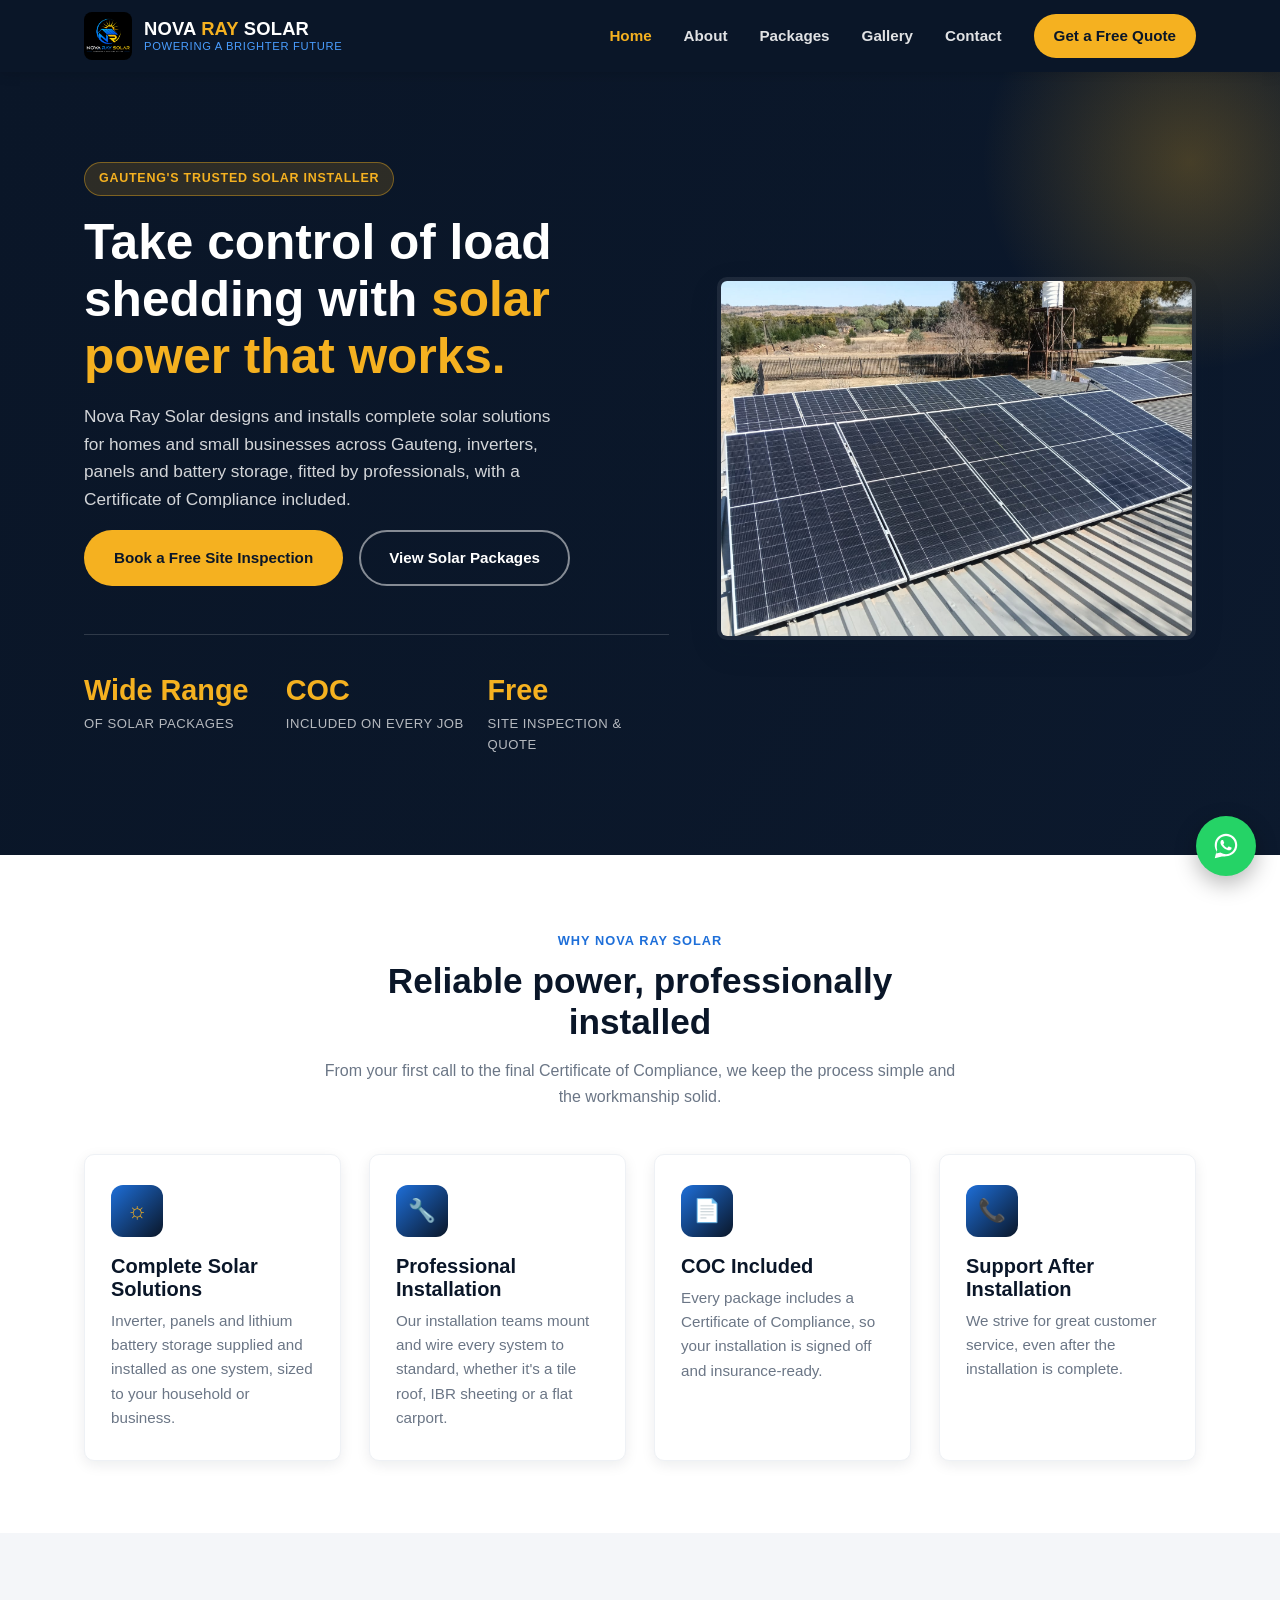
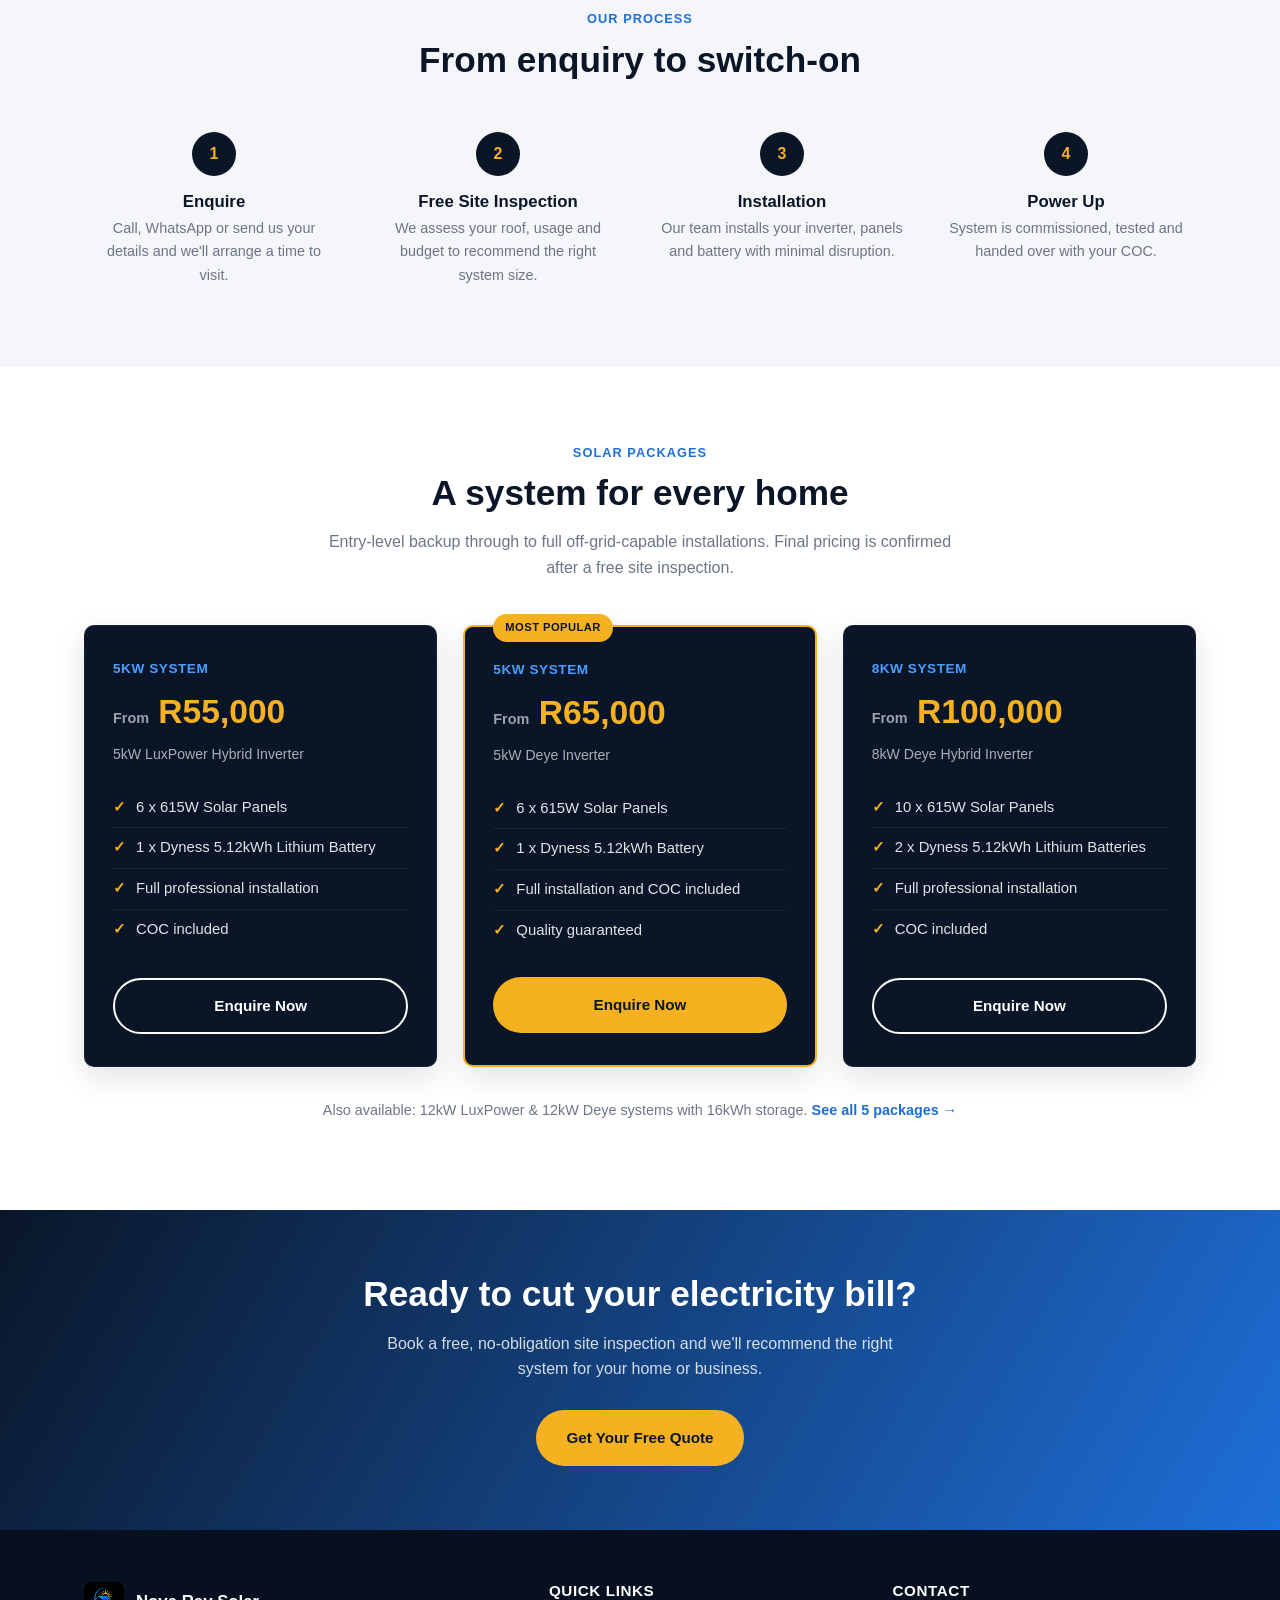
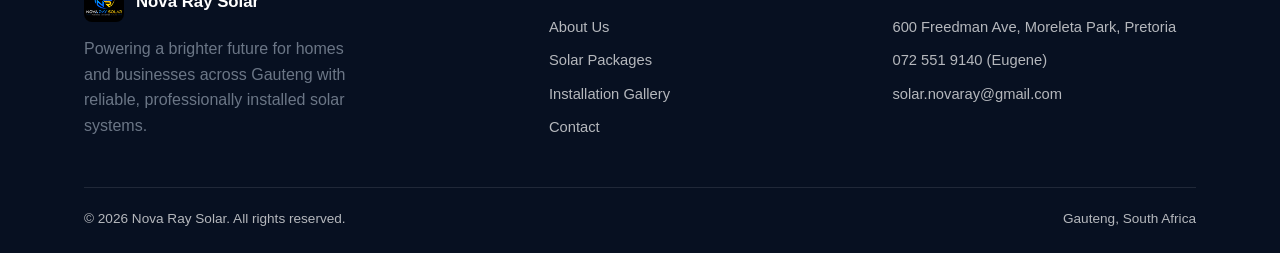
==== commit e16ff49d: "Show all package prices as starting prices ("From R...") Co-Authored-By: Claude Opus 5.5 <noreply@an" ====
--- a/index.html
+++ b/index.html
@@ -5,6 +5,10 @@
 <meta name="viewport" content="width=device-width, initial-scale=1.0">
 <title>Nova Ray Solar | Solar Installation in Gauteng</title>
 <meta name="description" content="Nova Ray Solar installs complete solar solutions across Gauteng and surrounds, inverters, panels and battery storage with full professional installation and COC included.">
+<link rel="icon" href="images/favicon.ico" sizes="any">
+<link rel="icon" type="image/png" sizes="32x32" href="images/favicon-32x32.png">
+<link rel="icon" type="image/png" sizes="16x16" href="images/favicon-16x16.png">
+<link rel="apple-touch-icon" sizes="180x180" href="images/apple-touch-icon.png">
 <link rel="stylesheet" href="css/styles.css">
 </head>
 <body>
@@ -134,7 +138,7 @@
     <div class="package-grid">
       <div class="package-card">
         <div class="package-name">5kW System</div>
-        <div class="package-price">R55,000</div>
+        <div class="package-price"><small>From</small> R55,000</div>
         <div class="package-sub">5kW LuxPower Hybrid Inverter</div>
         <ul class="package-list">
           <li>6 x 615W Solar Panels</li>
@@ -146,7 +150,7 @@
       </div>
       <div class="package-card featured">
         <div class="package-name">5kW System</div>
-        <div class="package-price">R65,000</div>
+        <div class="package-price"><small>From</small> R65,000</div>
         <div class="package-sub">5kW Deye Inverter</div>
         <ul class="package-list">
           <li>6 x 615W Solar Panels</li>
@@ -158,7 +162,7 @@
       </div>
       <div class="package-card">
         <div class="package-name">8kW System</div>
-        <div class="package-price">R100,000</div>
+        <div class="package-price"><small>From</small> R100,000</div>
         <div class="package-sub">8kW Deye Hybrid Inverter</div>
         <ul class="package-list">
           <li>10 x 615W Solar Panels</li>
--- a/css/styles.css
+++ b/css/styles.css
@@ -17,7 +17,7 @@
 
 * { box-sizing: border-box; }
 
-html { scroll-behavior: smooth; }
+html { scroll-behavior: smooth; overflow-x: hidden; }
 
 body {
   margin: 0;
@@ -25,6 +25,7 @@
   color: var(--gray-dark);
   background: var(--white);
   line-height: 1.6;
+  overflow-x: hidden;
 }
 
 img { max-width: 100%; display: block; }
@@ -624,6 +625,10 @@
   color: var(--gray);
   margin: 0;
 }
+.form-note.is-success { color: #1a7f37; font-weight: 600; }
+.form-note.is-error { color: #c62828; font-weight: 600; }
+.form-honey { position: absolute; left: -9999px; width: 1px; height: 1px; opacity: 0; }
+button[disabled] { opacity: 0.7; cursor: wait; transform: none; }
 
 /* CTA band */
 .cta-band {
@@ -723,7 +728,7 @@
 /* Responsive */
 @media (max-width: 900px) {
   .hero-inner, .about-grid, .contact-grid { grid-template-columns: 1fr; }
-  .feature-grid { grid-template-columns: 1fr 1fr; }
+  .feature-grid, .feature-grid.feature-grid-4 { grid-template-columns: 1fr 1fr; }
   .steps { grid-template-columns: 1fr 1fr; }
   .footer-grid { grid-template-columns: 1fr 1fr; }
   .hero-photo { order: -1; }
@@ -745,7 +750,7 @@
   }
   .nav-links.open { display: flex; }
   .nav-toggle { display: flex; }
-  .feature-grid { grid-template-columns: 1fr; }
+  .feature-grid, .feature-grid.feature-grid-4 { grid-template-columns: 1fr; }
   .steps { grid-template-columns: 1fr; }
   .footer-grid { grid-template-columns: 1fr; }
   .hero-stats { grid-template-columns: 1fr; gap: 14px; }
